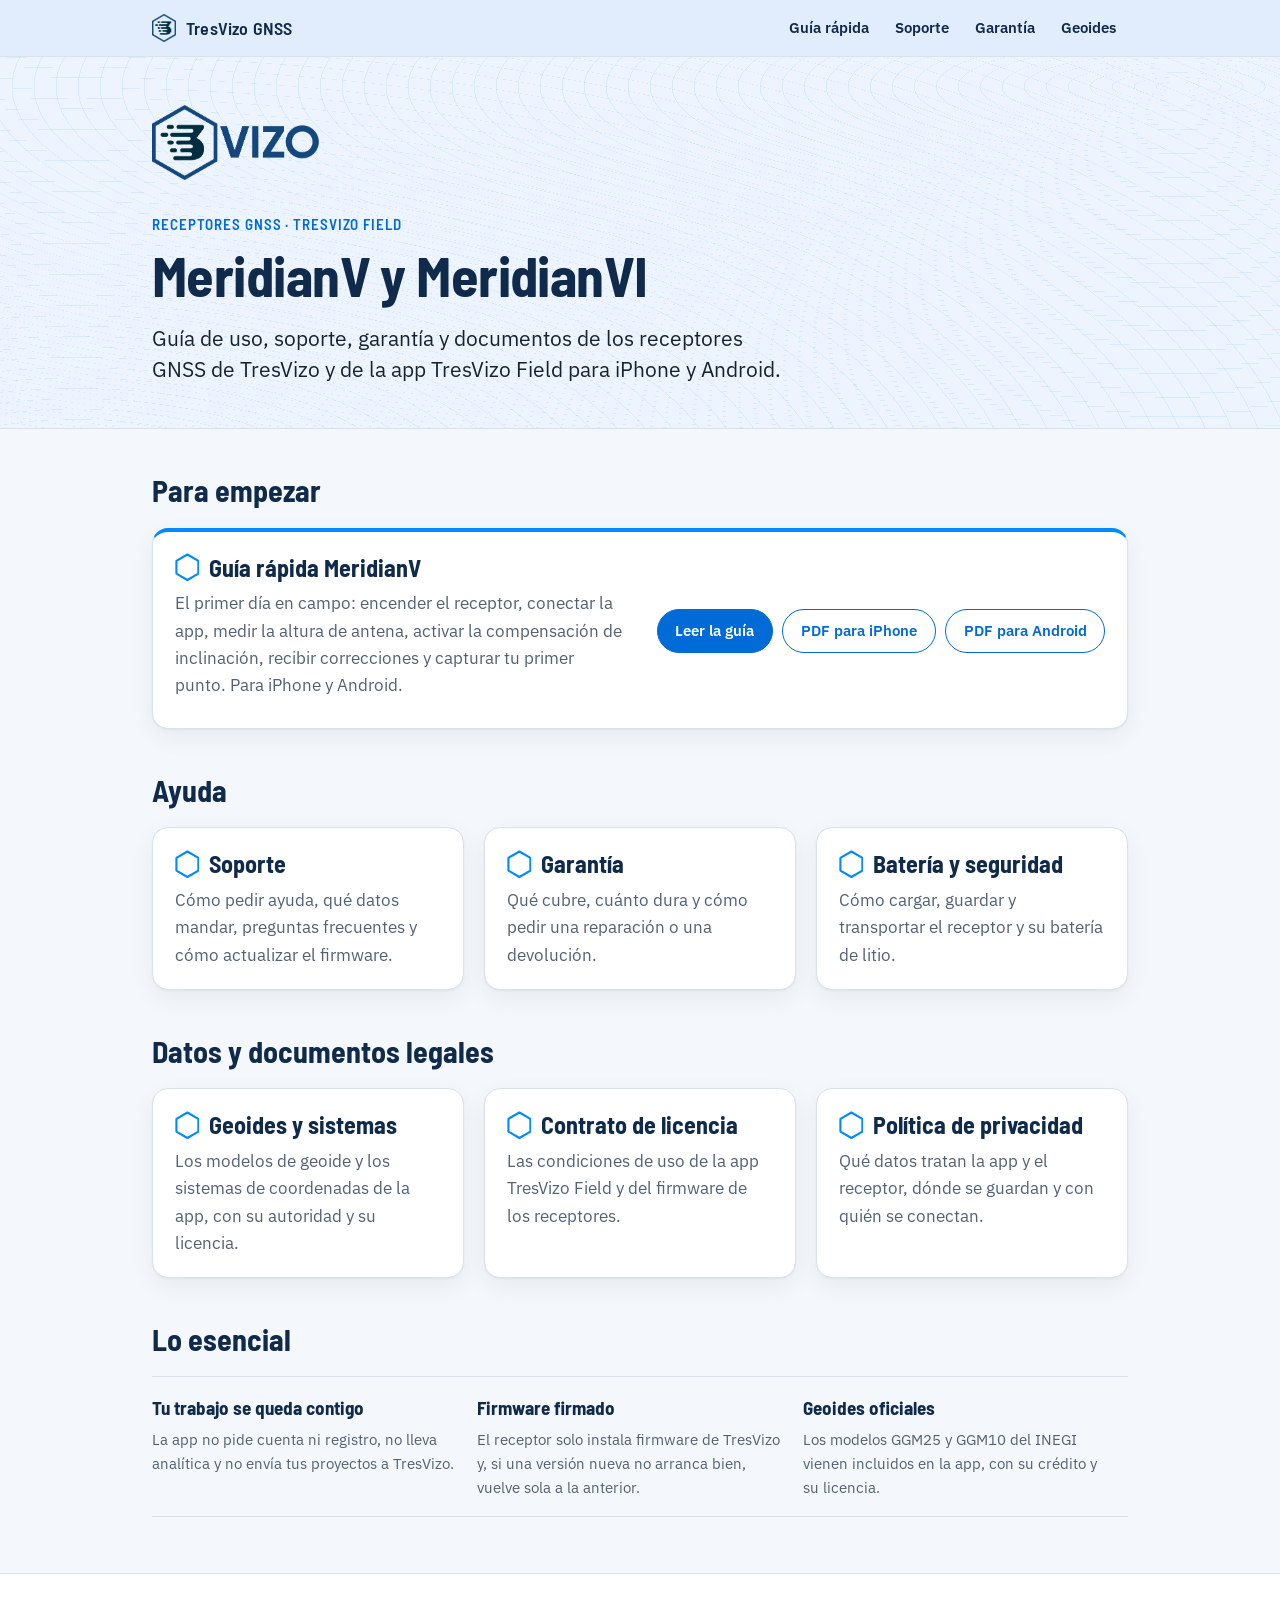
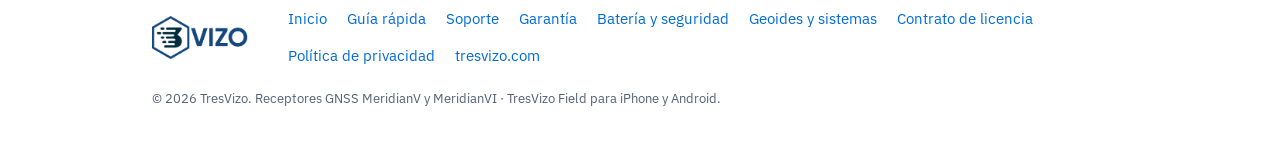
==== docs/index.html @ 618775f9 "Sitio público de TresVizo GNSS en GitHub Pages (docs/) Portada, guía rápida del MeridianV con sus ca" ====
<!doctype html>
<html lang="es-MX">
<head>
<meta charset="utf-8">
<meta name="viewport" content="width=device-width, initial-scale=1">
<title>TresVizo GNSS</title>
<meta name="description" content="Guía rápida, soporte, garantía, documentos legales y geoides de los receptores GNSS MeridianV y MeridianVI y de la app TresVizo Field para iPhone y Android.">
<link rel="icon" type="image/png" href="assets/img/tresvizo-marca.png">
<link rel="preconnect" href="https://fonts.googleapis.com">
<link rel="preconnect" href="https://fonts.gstatic.com" crossorigin>
<link rel="stylesheet" href="https://fonts.googleapis.com/css2?family=IBM+Plex+Sans:ital,wght@0,400;0,600;0,700;1,400&family=Barlow+Semi+Condensed:wght@500;600;700&family=IBM+Plex+Mono:wght@400;500&display=swap">
<link rel="stylesheet" href="assets/sitio.css">
</head>
<body>
<a class="skip" href="#contenido">Saltar al contenido</a>
<header class="topbar">
  <div class="wrap topbar-in">
    <a class="brand" href="./"><img src="./assets/img/tresvizo-marca.png" alt="" width="385" height="444"><span>TresVizo GNSS</span></a>
    <nav class="topnav" aria-label="Sitio">
      <a href="./guia/">Guía rápida</a>
      <a href="./soporte/">Soporte</a>
      <a href="./garantia/">Garantía</a>
      <a href="./geoides/">Geoides</a>
    </nav>
  </div>
</header>

<main id="contenido">
  <div class="hero">
    <div class="wrap">
      <img class="logo" src="assets/img/tresvizo-logo.png" alt="TresVizo" width="990" height="444">
      <p class="eyebrow">Receptores GNSS · TresVizo Field</p>
      <h1>MeridianV y MeridianVI</h1>
      <p class="lede">Guía de uso, soporte, garantía y documentos de los receptores GNSS de TresVizo y de la app TresVizo Field para iPhone y Android.</p>
    </div>
  </div>

  <div class="wrap">
    <section class="section" aria-labelledby="h-empezar">
      <h2 id="h-empezar">Para empezar</h2>
      <div class="cards">
        <article class="card lead">
          <h3><svg class="hex" viewBox="0 0 28 32" aria-hidden="true"><path d="M14 1.6 26.4 8.8v14.4L14 30.4 1.6 23.2V8.8Z"/></svg><a href="guia/">Guía rápida MeridianV</a></h3>
          <p>El primer día en campo: encender el receptor, conectar la app, medir la altura de antena, activar la compensación de inclinación, recibir correcciones y capturar tu primer punto. Para iPhone y Android.</p>
          <div class="card-actions">
            <a class="btn primary" href="guia/">Leer la guía</a>
            <a class="btn" href="guia/guia-meridianv-iphone.pdf" download>PDF para iPhone</a>
            <a class="btn" href="guia/guia-meridianv-android.pdf" download>PDF para Android</a>
          </div>
        </article>
      </div>
    </section>

    <section class="section" aria-labelledby="h-ayuda">
      <h2 id="h-ayuda">Ayuda</h2>
      <div class="cards">
        <article class="card">
          <h3><svg class="hex" viewBox="0 0 28 32" aria-hidden="true"><path d="M14 1.6 26.4 8.8v14.4L14 30.4 1.6 23.2V8.8Z"/></svg><a href="soporte/">Soporte</a></h3>
          <p>Cómo pedir ayuda, qué datos mandar, preguntas frecuentes y cómo actualizar el firmware.</p>
        </article>
        <article class="card">
          <h3><svg class="hex" viewBox="0 0 28 32" aria-hidden="true"><path d="M14 1.6 26.4 8.8v14.4L14 30.4 1.6 23.2V8.8Z"/></svg><a href="garantia/">Garantía</a></h3>
          <p>Qué cubre, cuánto dura y cómo pedir una reparación o una devolución.</p>
        </article>
        <article class="card">
          <h3><svg class="hex" viewBox="0 0 28 32" aria-hidden="true"><path d="M14 1.6 26.4 8.8v14.4L14 30.4 1.6 23.2V8.8Z"/></svg><a href="seguridad/">Batería y seguridad</a></h3>
          <p>Cómo cargar, guardar y transportar el receptor y su batería de litio.</p>
        </article>
      </div>
    </section>

    <section class="section" aria-labelledby="h-datos">
      <h2 id="h-datos">Datos y documentos legales</h2>
      <div class="cards">
        <article class="card">
          <h3><svg class="hex" viewBox="0 0 28 32" aria-hidden="true"><path d="M14 1.6 26.4 8.8v14.4L14 30.4 1.6 23.2V8.8Z"/></svg><a href="geoides/">Geoides y sistemas</a></h3>
          <p>Los modelos de geoide y los sistemas de coordenadas de la app, con su autoridad y su licencia.</p>
        </article>
        <article class="card">
          <h3><svg class="hex" viewBox="0 0 28 32" aria-hidden="true"><path d="M14 1.6 26.4 8.8v14.4L14 30.4 1.6 23.2V8.8Z"/></svg><a href="licencia/">Contrato de licencia</a></h3>
          <p>Las condiciones de uso de la app TresVizo Field y del firmware de los receptores.</p>
        </article>
        <article class="card">
          <h3><svg class="hex" viewBox="0 0 28 32" aria-hidden="true"><path d="M14 1.6 26.4 8.8v14.4L14 30.4 1.6 23.2V8.8Z"/></svg><a href="privacidad/">Política de privacidad</a></h3>
          <p>Qué datos tratan la app y el receptor, dónde se guardan y con quién se conectan.</p>
        </article>
      </div>
    </section>

    <section class="section" aria-labelledby="h-esencial">
      <h2 id="h-esencial">Lo esencial</h2>
      <dl class="facts">
        <div><dt>Tu trabajo se queda contigo</dt><dd>La app no pide cuenta ni registro, no lleva analítica y no envía tus proyectos a TresVizo.</dd></div>
        <div><dt>Firmware firmado</dt><dd>El receptor solo instala firmware de TresVizo y, si una versión nueva no arranca bien, vuelve sola a la anterior.</dd></div>
        <div><dt>Geoides oficiales</dt><dd>Los modelos GGM25 y GGM10 del INEGI vienen incluidos en la app, con su crédito y su licencia.</dd></div>
      </dl>
    </section>
  </div>
</main>

<footer class="foot">
  <div class="wrap foot-in">
    <img src="./assets/img/tresvizo-logo.png" alt="TresVizo" width="990" height="444">
    <nav aria-label="Documentos">
      <a href="./" aria-current="page">Inicio</a>
      <a href="./guia/">Guía rápida</a>
      <a href="./soporte/">Soporte</a>
      <a href="./garantia/">Garantía</a>
      <a href="./seguridad/">Batería y seguridad</a>
      <a href="./geoides/">Geoides y sistemas</a>
      <a href="./licencia/">Contrato de licencia</a>
      <a href="./privacidad/">Política de privacidad</a>
      <a href="https://www.tresvizo.com/">tresvizo.com</a>
    </nav>
    <p class="fine">© 2026 TresVizo. Receptores GNSS MeridianV y MeridianVI · TresVizo Field para iPhone y Android.</p>
  </div>
</footer>
</body>
</html>
---- docs/assets/sitio.css ----
/* Sitio GNSS TresVizo: portada, documentos legales y geoides.
   Mismos tokens que la guía rápida (docs/guia/), que sale de los colores de TresVizo Field:
   #008AFC marca, #006BD6 acción (texto sobre blanco), #144880 azul marino del logotipo,
   banda azul claro #E1EDFC → #EDF4FE. */

:root {
  --bg: #F4F7FB;
  --surface: #FFFFFF;
  --ink: #16222F;
  --ink-2: #536175;
  --heading: #0F2A4A;
  --navy: #144880;
  --rule: #D9E1EB;
  --band: #E1EDFC;
  --band-2: #EDF4FE;
  --brand: #008AFC;
  --action: #006BD6;
  --on-action: #FFFFFF;
  --action-soft: #E4EEFB;
  --warn: #9A5B00;
  --warn-soft: #F8EFE0;
  --warn-rule: #E6CFA6;
  --mark-bg: #FFF1C7;
  --mark-ink: #5C3B00;
  --contour: rgba(0, 138, 252, 0.09);
  --logo-filter: none;
  --card-shadow: 0 1px 2px rgba(15, 42, 74, 0.05), 0 8px 24px rgba(15, 42, 74, 0.06);

  --f-display: "Barlow Semi Condensed", "Arial Narrow", "Roboto Condensed", sans-serif;
  --f-body: "IBM Plex Sans", "Segoe UI", -apple-system, system-ui, sans-serif;
  --f-mono: "IBM Plex Mono", ui-monospace, "SF Mono", Menlo, Consolas, monospace;

  --t-xs: 0.8125rem;
  --t-s: 0.9375rem;
  --t-b: 1.0625rem;
  --t-m: 1.3125rem;
  --t-l: 1.875rem;
  --t-xl: clamp(2.25rem, 3.6vw + 1.2rem, 3.5rem);
  color-scheme: light;
}
@media (prefers-color-scheme: dark) {
  :root:not([data-theme="light"]) {
    --bg: #0B141E;
    --surface: #121F2E;
    --ink: #E2E9F1;
    --ink-2: #9BAABB;
    --heading: #D3E5FA;
    --navy: #D3E5FA;
    --rule: #24364A;
    --band: #12263C;
    --band-2: #0F2033;
    --brand: #3D9BE9;
    --action: #6CB4FF;
    --on-action: #0B141E;
    --action-soft: #16304B;
    --warn: #E3A85C;
    --warn-soft: #2F2410;
    --warn-rule: #5A4220;
    --mark-bg: #4A3A12;
    --mark-ink: #FFE3A3;
    --contour: rgba(61, 155, 233, 0.10);
    --logo-filter: brightness(0) invert(1);
    --card-shadow: 0 1px 2px rgba(0, 0, 0, 0.4), 0 8px 24px rgba(0, 0, 0, 0.3);
    color-scheme: dark;
  }
}
:root[data-theme="dark"] {
  --bg: #0B141E;
  --surface: #121F2E;
  --ink: #E2E9F1;
  --ink-2: #9BAABB;
  --heading: #D3E5FA;
  --navy: #D3E5FA;
  --rule: #24364A;
  --band: #12263C;
  --band-2: #0F2033;
  --brand: #3D9BE9;
  --action: #6CB4FF;
  --on-action: #0B141E;
  --action-soft: #16304B;
  --warn: #E3A85C;
  --warn-soft: #2F2410;
  --warn-rule: #5A4220;
  --mark-bg: #4A3A12;
  --mark-ink: #FFE3A3;
  --contour: rgba(61, 155, 233, 0.10);
  --logo-filter: brightness(0) invert(1);
  --card-shadow: 0 1px 2px rgba(0, 0, 0, 0.4), 0 8px 24px rgba(0, 0, 0, 0.3);
  color-scheme: dark;
}

* { box-sizing: border-box; }
html { -webkit-text-size-adjust: 100%; }
@media (prefers-reduced-motion: no-preference) { html { scroll-behavior: smooth; } }
body {
  margin: 0;
  background: var(--bg);
  color: var(--ink);
  font-family: var(--f-body);
  font-size: var(--t-b);
  line-height: 1.6;
  min-height: 100vh;
  display: flex;
  flex-direction: column;
}
main { flex: 1 0 auto; }
img { max-width: 100%; height: auto; }
a { color: var(--action); text-underline-offset: 0.18em; }
a:hover { text-decoration-thickness: 2px; }
:focus-visible { outline: 3px solid var(--brand); outline-offset: 3px; border-radius: 4px; }
h1, h2, h3, h4 { font-family: var(--f-display); color: var(--heading); line-height: 1.15; text-wrap: balance; margin: 0; }
p { margin: 0; }
strong { font-weight: 700; }
code { font-family: var(--f-mono); font-size: 0.9em; background: var(--action-soft); padding: 0.05em 0.3em; border-radius: 4px; overflow-wrap: anywhere; }

.wrap { max-width: 64rem; margin-inline: auto; padding-inline: 16px; }
@media (min-width: 700px) { .wrap { padding-inline: 24px; } }
[id] { scroll-margin-top: 72px; }

.skip { position: absolute; left: -999px; top: 8px; z-index: 20; background: var(--surface); padding: 0.5rem 0.9rem; border-radius: 8px; }
.skip:focus { left: 8px; }

/* Barra de arriba: la banda de la marca, como en la app y en la guía */
.topbar {
  position: sticky;
  top: 0;
  z-index: 10;
  background: var(--band);
  border-bottom: 1px solid var(--rule);
}
.topbar-in { display: flex; align-items: center; justify-content: space-between; gap: 16px; min-height: 56px; }
.brand { display: inline-flex; align-items: center; gap: 10px; color: var(--heading); text-decoration: none; min-width: 0; }
.brand img { width: 24px; height: auto; filter: var(--logo-filter); flex: none; }
.brand span { font-family: var(--f-display); font-weight: 600; font-size: 1.125rem; letter-spacing: 0.01em; white-space: nowrap; overflow: hidden; text-overflow: ellipsis; }
.topnav { display: flex; gap: 2px; min-width: 0; overflow-x: auto; scrollbar-width: none; }
.topnav::-webkit-scrollbar { display: none; }
.topnav a {
  color: var(--heading);
  text-decoration: none;
  font-size: var(--t-s);
  font-weight: 600;
  padding: 0.45rem 0.75rem;
  border-radius: 999px;
  white-space: nowrap;
}
.topnav a:hover { background: var(--surface); }
.topnav a[aria-current="page"] { background: var(--surface); color: var(--action); box-shadow: inset 0 0 0 1px var(--rule); }
@media (max-width: 859px) {
  .topbar-in { gap: 8px; }
  .topnav a { font-size: 0.875rem; padding: 0.45rem 0.55rem; }
}
@media (max-width: 559px) { .brand span { display: none; } }

/* Portada */
.hero {
  background-color: var(--band-2);
  background-image:
    repeating-radial-gradient(ellipse 120% 90% at 92% 8%, transparent 0 21px, var(--contour) 21px 22px),
    repeating-radial-gradient(ellipse 80% 110% at 6% 120%, transparent 0 25px, var(--contour) 25px 26px);
  border-bottom: 1px solid var(--rule);
  padding-block: 3rem 2.75rem;
}
.hero .logo { width: 168px; filter: var(--logo-filter); display: block; margin-bottom: 2rem; }
.eyebrow { font-family: var(--f-display); font-weight: 600; font-size: var(--t-s); letter-spacing: 0.06em; text-transform: uppercase; color: var(--action); }
.hero h1 { font-size: var(--t-xl); font-weight: 700; letter-spacing: -0.01em; margin-top: 0.4rem; }
.lede { font-size: var(--t-m); line-height: 1.45; max-width: 40rem; margin-top: 1rem; }

.section { padding-block: 2.75rem 0.5rem; }
.section > h2 { font-size: var(--t-l); font-weight: 700; margin-bottom: 1.25rem; }
.section + .section { padding-top: 2.25rem; }

/* Tarjetas de la portada */
.cards { display: grid; gap: 1rem; grid-template-columns: minmax(0, 1fr); }
@media (min-width: 760px) { .cards { grid-template-columns: repeat(3, minmax(0, 1fr)); gap: 1.25rem; } }
.card {
  position: relative;
  background: var(--surface);
  border: 1px solid var(--rule);
  border-radius: 16px;
  padding: 1.35rem 1.35rem 1.25rem;
  box-shadow: var(--card-shadow);
  display: grid;
  gap: 0.55rem;
  align-content: start;
  min-width: 0;
}
.card.lead { border-top: 4px solid var(--brand); }
@media (min-width: 760px) { .card.lead { grid-column: 1 / -1; grid-template-columns: minmax(0, 1fr) auto; column-gap: 2rem; align-items: center; } }
.card h3 { font-size: 1.5rem; font-weight: 700; display: flex; align-items: center; gap: 0.6rem; }
.card h3 a { color: inherit; text-decoration: none; }
.card h3 a::after { content: ""; position: absolute; inset: 0; border-radius: 16px; }
.card h3 a:focus-visible { outline: none; }
.card:has(h3 a:focus-visible) { outline: 3px solid var(--brand); outline-offset: 3px; }
.card:hover { border-color: var(--brand); }
.card p { color: var(--ink-2); }
.card .more { font-weight: 600; color: var(--action); font-size: var(--t-s); }
.hex { flex: none; width: 1.55rem; height: 1.78rem; }
.hex path { fill: none; stroke: var(--brand); stroke-width: 2.4; stroke-linejoin: round; }
.card-actions { display: flex; flex-wrap: wrap; gap: 0.6rem; position: relative; z-index: 1; margin-top: 0.4rem; }
@media (min-width: 760px) { .card.lead .card-actions { margin-top: 0; grid-row: 1 / span 3; grid-column: 2; } }
.btn {
  display: inline-flex;
  align-items: center;
  justify-content: center;
  min-height: 44px;
  padding: 0.55rem 1.1rem;
  border-radius: 999px;
  font-weight: 600;
  font-size: var(--t-s);
  text-decoration: none;
  border: 1px solid var(--action);
  color: var(--action);
  background: transparent;
}
.btn:hover { background: var(--action-soft); }
.btn.primary { background: var(--action); color: var(--on-action); }
.btn.primary:hover { filter: brightness(1.08); background: var(--action); }

.facts { display: grid; gap: 0; grid-template-columns: minmax(0, 1fr); border-top: 1px solid var(--rule); margin: 0; }
@media (min-width: 700px) { .facts { grid-template-columns: repeat(3, minmax(0, 1fr)); } }
.facts > div { padding: 1rem 0; border-bottom: 1px solid var(--rule); min-width: 0; }
@media (min-width: 700px) { .facts > div { padding: 1rem 1.25rem 1rem 0; } }
.facts dt { font-family: var(--f-display); font-weight: 700; font-size: 1.1875rem; color: var(--heading); }
.facts dd { margin: 0.25rem 0 0; color: var(--ink-2); font-size: var(--t-s); }

/* Documentos: legales y geoides */
.doc-head {
  background: var(--band-2);
  border-bottom: 1px solid var(--rule);
  padding-block: 2.25rem 2rem;
}
.doc-head h1 { font-size: clamp(2rem, 2.6vw + 1.2rem, 2.75rem); font-weight: 700; margin-top: 0.35rem; }
.doc-head .lede { font-size: 1.1875rem; }
.doc-meta { margin-top: 1rem; font-size: var(--t-s); color: var(--ink-2); display: flex; flex-wrap: wrap; gap: 0.25rem 1.25rem; }

.draft {
  margin-top: 1.25rem;
  background: var(--warn-soft);
  border: 1px solid var(--warn-rule);
  border-left: 6px solid var(--warn);
  border-radius: 12px;
  padding: 0.85rem 1.1rem;
  max-width: 44rem;
  display: grid;
  gap: 0.2rem;
}
.draft strong { font-family: var(--f-display); font-size: 1.25rem; color: var(--warn); letter-spacing: 0.01em; }
.draft p { font-size: var(--t-s); }

.doc { display: grid; gap: 2.5rem; padding-block: 2rem 1rem; }
@media (min-width: 980px) { .doc { grid-template-columns: 15rem minmax(0, 1fr); gap: 3.5rem; align-items: start; } }
.doc-toc { font-size: var(--t-s); }
@media (min-width: 980px) { .doc-toc { position: sticky; top: 76px; max-height: calc(100vh - 96px); overflow: auto; } }
.doc-toc h2 { font-size: var(--t-xs); font-family: var(--f-display); letter-spacing: 0.08em; text-transform: uppercase; color: var(--ink-2); margin-bottom: 0.5rem; }
.doc-toc ol { list-style: none; margin: 0; padding: 0; border-top: 1px solid var(--rule); counter-reset: toc; }
.doc-toc li { counter-increment: toc; }
.doc-toc a { display: flex; gap: 0.6rem; padding: 0.4rem 0; color: var(--ink); text-decoration: none; border-bottom: 1px solid var(--rule); line-height: 1.35; }
.doc-toc a::before { content: counter(toc); font-family: var(--f-display); font-weight: 700; color: var(--brand); min-width: 1.4rem; }
.doc-toc a:hover { color: var(--action); }

.doc-body { max-width: 44rem; min-width: 0; }
.doc-body > section { padding-block: 0.25rem 1.75rem; }
.doc-body > section + section { border-top: 1px solid var(--rule); padding-top: 1.75rem; }
.doc-body h2 { font-size: 1.625rem; font-weight: 700; margin-bottom: 0.85rem; display: flex; gap: 0.6rem; align-items: baseline; }
.doc-body h2 .n { font-family: var(--f-display); color: var(--brand); min-width: 1.6rem; }
.doc-body h3 { font-size: 1.25rem; font-weight: 700; margin: 1.5rem 0 0.5rem; }
.doc-body section > :is(p, ul, ol, dl, .table-wrap, .callout, .models, .faq) + :is(p, ul, ol, dl, .table-wrap, .callout) { margin-top: 0.8rem; }
.doc-body ul, .doc-body ol { margin: 0; padding-left: 1.3rem; display: grid; gap: 0.45rem; }
.doc-body li > ul { margin-top: 0.45rem; }
.doc-body .lead-in { font-size: 1.125rem; }
.doc-body .small { font-size: var(--t-s); color: var(--ink-2); }
.doc-body dl { margin: 0.8rem 0 0; display: grid; gap: 0.75rem; }
.doc-body dt { font-weight: 700; color: var(--heading); }
.doc-body dd { margin: 0.15rem 0 0; }

.callout { background: var(--action-soft); border-radius: 12px; padding: 0.9rem 1.1rem; display: grid; gap: 0.35rem; }
.callout .t { font-family: var(--f-display); font-weight: 700; font-size: 1.0625rem; color: var(--heading); }
.callout.strong { background: var(--surface); border: 1px solid var(--rule); border-left: 5px solid var(--brand); }

/* Pendientes para el propietario: [COMPLETAR: …] y [VERIFICAR] */
mark.todo {
  background: var(--mark-bg);
  color: var(--mark-ink);
  font-family: var(--f-mono);
  font-size: 0.85em;
  padding: 0.05em 0.35em;
  border-radius: 4px;
  -webkit-box-decoration-break: clone;
  box-decoration-break: clone;
}

/* Tablas que se apilan en el teléfono */
.table-wrap { overflow-x: auto; -webkit-overflow-scrolling: touch; }
table.data { width: 100%; border-collapse: collapse; font-size: var(--t-s); line-height: 1.45; }
table.data th, table.data td { text-align: left; vertical-align: top; padding: 0.6rem 0.75rem 0.6rem 0; border-bottom: 1px solid var(--rule); }
table.data th { font-family: var(--f-display); font-weight: 700; font-size: var(--t-xs); letter-spacing: 0.06em; text-transform: uppercase; color: var(--ink-2); border-bottom: 2px solid var(--rule); }
table.data td:first-child { font-weight: 600; color: var(--heading); }
@media (max-width: 699px) {
  table.data.stack thead { position: absolute; width: 1px; height: 1px; overflow: hidden; clip: rect(0 0 0 0); }
  table.data.stack, table.data.stack tbody, table.data.stack tr, table.data.stack td { display: block; width: 100%; }
  table.data.stack tr { padding: 0.75rem 0; border-bottom: 1px solid var(--rule); }
  table.data.stack td { border: 0; padding: 0.15rem 0; }
  table.data.stack td[data-label]::before { content: attr(data-label) " "; display: block; font-family: var(--f-display); font-weight: 700; font-size: var(--t-xs); letter-spacing: 0.06em; text-transform: uppercase; color: var(--ink-2); }
  table.data.stack td:first-child { font-size: 1.0625rem; padding-bottom: 0.3rem; }
  table.data.stack td:first-child::before { display: none; }
}

/* Modelos de geoide */
.models { display: grid; gap: 1rem; margin-top: 1rem; }
.model { background: var(--surface); border: 1px solid var(--rule); border-radius: 14px; padding: 1.1rem 1.2rem; display: grid; gap: 0.6rem; box-shadow: var(--card-shadow); }
.model-head { display: flex; flex-wrap: wrap; align-items: baseline; justify-content: space-between; gap: 0.25rem 1rem; }
.model h3 { margin: 0; font-size: 1.375rem; }
.tag { display: inline-block; font-family: var(--f-display); font-weight: 700; font-size: var(--t-xs); letter-spacing: 0.06em; text-transform: uppercase; padding: 0.2rem 0.6rem; border-radius: 999px; background: var(--action-soft); color: var(--action); white-space: nowrap; }
.model dl { margin: 0; display: grid; gap: 0.5rem 1.25rem; grid-template-columns: minmax(0, 1fr); }
@media (min-width: 560px) { .model dl { grid-template-columns: 9.5rem minmax(0, 1fr); } }
.model dt { font-weight: 600; color: var(--ink-2); font-size: var(--t-s); }
.model dd { margin: 0; font-size: var(--t-s); }
.model .attr { font-size: var(--t-s); color: var(--ink-2); border-top: 1px solid var(--rule); padding-top: 0.6rem; }

/* Preguntas frecuentes */
.faq { margin-top: 0.75rem; border-top: 1px solid var(--rule); }
.faq details { border-bottom: 1px solid var(--rule); }
.faq summary {
  list-style: none;
  cursor: pointer;
  display: flex;
  justify-content: space-between;
  align-items: baseline;
  gap: 1rem;
  padding: 0.85rem 0;
  font-weight: 600;
  color: var(--heading);
  min-height: 44px;
}
.faq summary::-webkit-details-marker { display: none; }
.faq summary::after { content: "+"; font-family: var(--f-display); font-weight: 700; font-size: 1.375rem; line-height: 1; color: var(--brand); flex: none; }
.faq details[open] summary::after { content: "−"; }
.faq summary:hover { color: var(--action); }
.faq .answer { padding: 0 0 1rem; display: grid; gap: 0.6rem; }
.faq .msg { font-style: normal; }
.route { font-weight: 600; color: var(--heading); background: var(--action-soft); padding: 0.05em 0.4em; border-radius: 5px; -webkit-box-decoration-break: clone; box-decoration-break: clone; }

/* Pasos numerados */
.steps { list-style: none; margin: 0; padding: 0; display: grid; gap: 0.85rem; counter-reset: paso; }
.doc-body .steps { padding-left: 0; }
.steps > li { counter-increment: paso; position: relative; padding-left: 2.4rem; }
.steps > li::before {
  content: counter(paso);
  position: absolute; left: 0; top: 0.1rem;
  width: 1.65rem; height: 1.65rem; border-radius: 50%;
  background: var(--action); color: var(--on-action);
  font: 700 0.9375rem/1.65rem var(--f-display); text-align: center;
}

/* Avisos de seguridad */
.callout.warn { background: var(--warn-soft); border: 1px solid var(--warn-rule); border-left: 5px solid var(--warn); }
.callout.warn .t { color: var(--warn); }

/* Pie */
.foot { border-top: 1px solid var(--rule); margin-top: 3rem; background: var(--surface); }
.foot-in { padding-block: 1.75rem 2.25rem; display: grid; gap: 1rem; font-size: var(--t-s); color: var(--ink-2); }
@media (min-width: 700px) { .foot-in { grid-template-columns: auto minmax(0, 1fr); align-items: center; gap: 1rem 2.5rem; } }
.foot img { width: 96px; filter: var(--logo-filter); display: block; }
.foot nav { display: flex; flex-wrap: wrap; gap: 0.25rem 1.25rem; }
.foot nav a { display: inline-block; padding-block: 0.3rem; text-decoration: none; }
.foot nav a:hover { text-decoration: underline; }
.foot .fine { grid-column: 1 / -1; font-size: var(--t-xs); }

/* Página no encontrada */
.notfound { padding-block: 4rem 2rem; display: grid; gap: 1rem; max-width: 36rem; }
.notfound h1 { font-size: var(--t-xl); }

/* Papel */
@media print {
  :root, :root:not([data-theme="light"]), :root[data-theme="dark"] {
    --bg: #FFFFFF; --surface: #FFFFFF; --ink: #16222F; --ink-2: #536175; --heading: #0F2A4A; --rule: #D9E1EB;
    --band: #FFFFFF; --band-2: #FFFFFF; --brand: #008AFC; --action: #006BD6; --action-soft: #EEF4FC;
    --warn: #9A5B00; --warn-soft: #FFFFFF; --mark-bg: #FFF1C7; --mark-ink: #5C3B00; --logo-filter: none; --card-shadow: none;
    color-scheme: light;
  }
  html { font-size: 10.5pt; }
  .topbar, .skip, .doc-toc, .foot nav { display: none !important; }
  .doc { display: block; padding-top: 4mm; }
  .doc-head { padding-block: 0 4mm; border: 0; }
  .doc-body { max-width: none; }
  .doc-body > section { break-inside: auto; }
  .doc-body h2, .doc-body h3 { break-after: avoid; }
  a { color: inherit; }
}
@media (prefers-reduced-motion: reduce) {
  *, *::before, *::after { transition: none !important; animation: none !important; scroll-behavior: auto !important; }
}
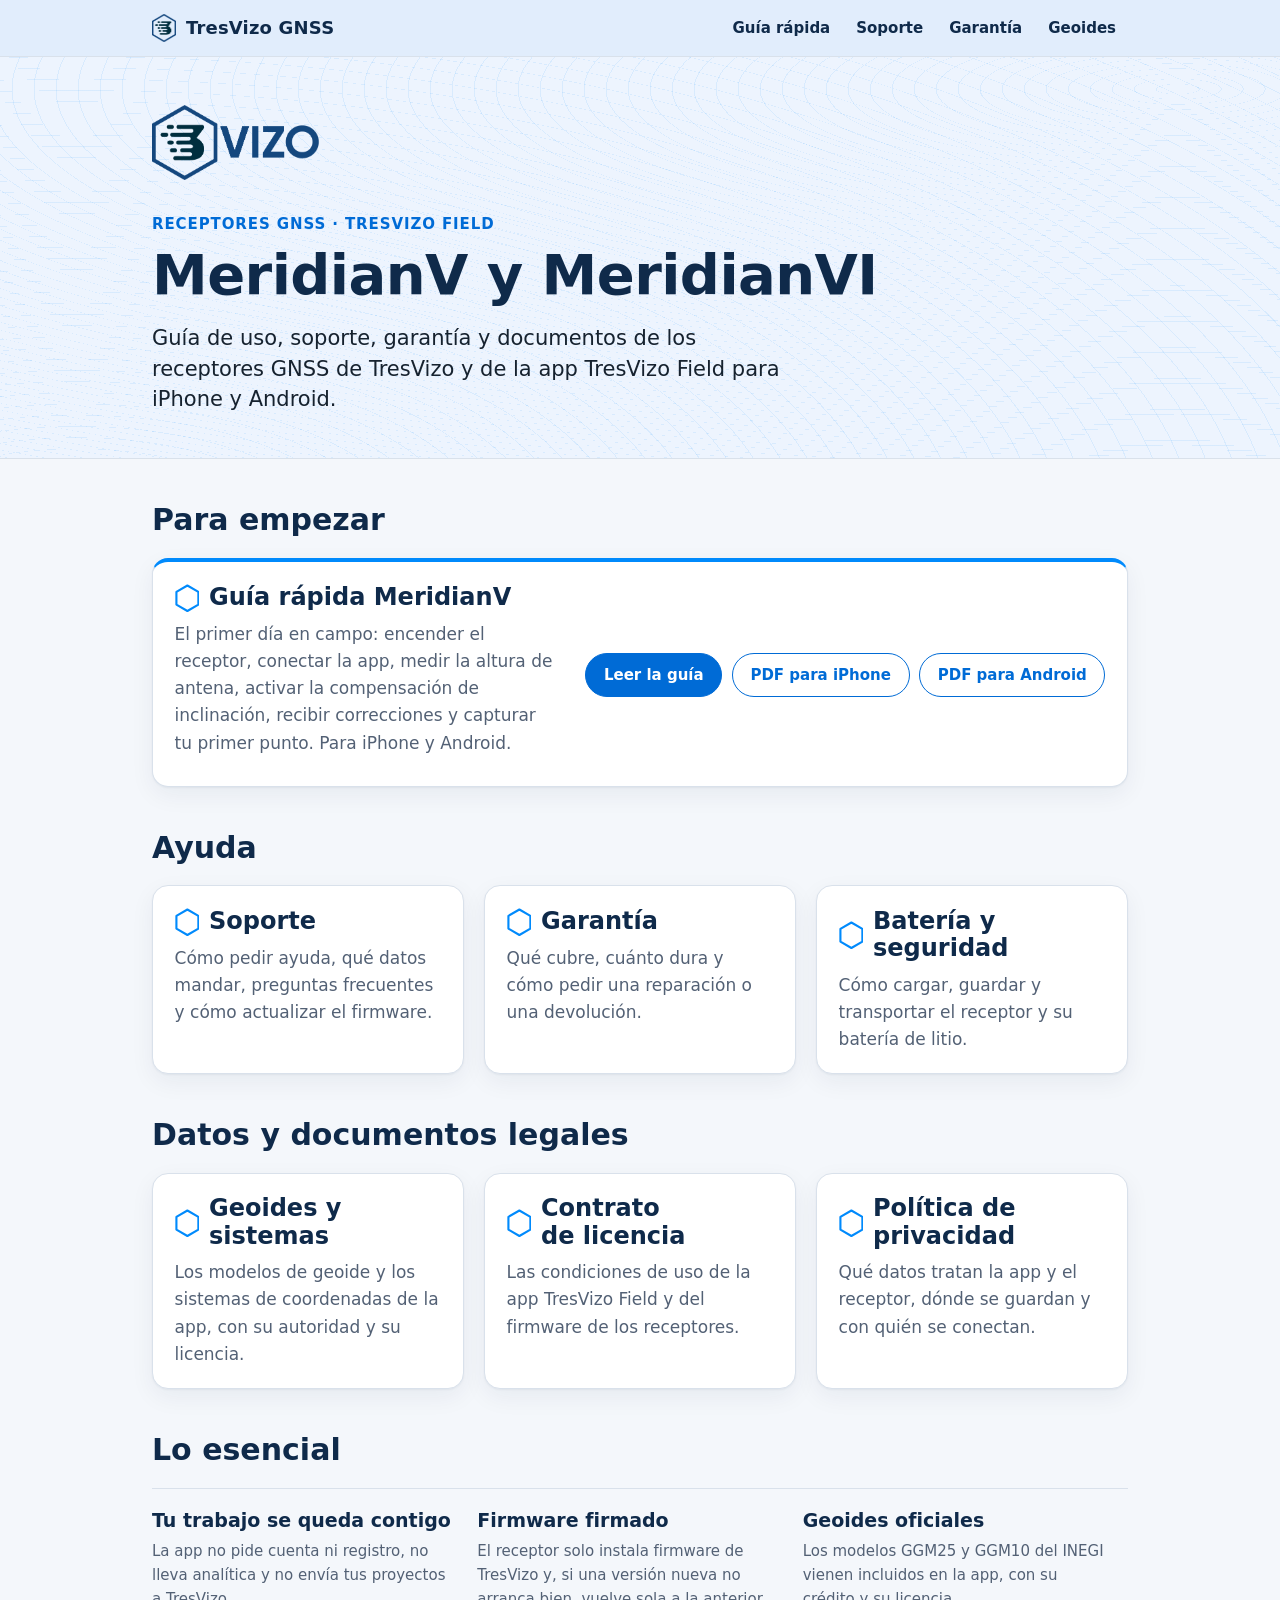
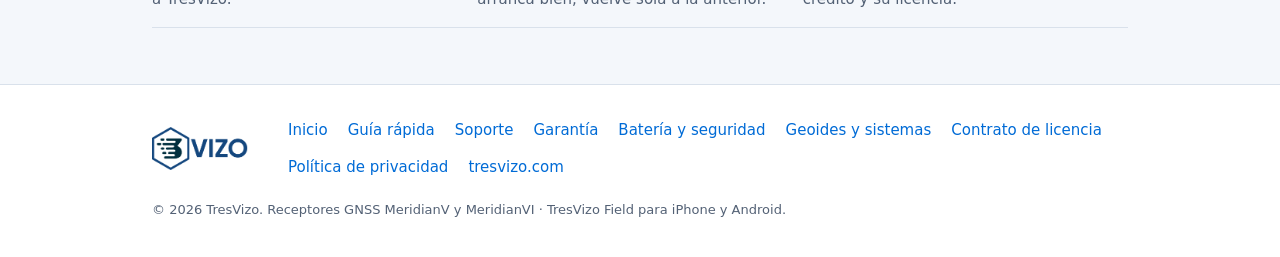
==== commit b6699d00: "Sitio: fuentes del sistema en vez de Google Fonts (DOC2-14) Ninguna página del sitio pide tipografía" ====
--- a/docs/index.html
+++ b/docs/index.html
@@ -6,9 +6,6 @@
 <title>TresVizo GNSS</title>
 <meta name="description" content="Guía rápida, soporte, garantía, documentos legales y geoides de los receptores GNSS MeridianV y MeridianVI y de la app TresVizo Field para iPhone y Android.">
 <link rel="icon" type="image/png" href="assets/img/tresvizo-marca.png">
-<link rel="preconnect" href="https://fonts.googleapis.com">
-<link rel="preconnect" href="https://fonts.gstatic.com" crossorigin>
-<link rel="stylesheet" href="https://fonts.googleapis.com/css2?family=IBM+Plex+Sans:ital,wght@0,400;0,600;0,700;1,400&family=Barlow+Semi+Condensed:wght@500;600;700&family=IBM+Plex+Mono:wght@400;500&display=swap">
 <link rel="stylesheet" href="assets/sitio.css">
 </head>
 <body>
--- a/docs/assets/sitio.css
+++ b/docs/assets/sitio.css
@@ -26,9 +26,12 @@
   --logo-filter: none;
   --card-shadow: 0 1px 2px rgba(15, 42, 74, 0.05), 0 8px 24px rgba(15, 42, 74, 0.06);
 
-  --f-display: "Barlow Semi Condensed", "Arial Narrow", "Roboto Condensed", sans-serif;
-  --f-body: "IBM Plex Sans", "Segoe UI", -apple-system, system-ui, sans-serif;
-  --f-mono: "IBM Plex Mono", ui-monospace, "SF Mono", Menlo, Consolas, monospace;
+  /* Solo fuentes del sistema: el sitio no carga tipografías de terceros (política de privacidad, §13).
+     Títulos estrechos donde el sistema los trae (Avenir Next Condensed en Apple, Roboto Condensed y
+     sans-serif-condensed en Android, Arial Narrow en Windows); si no, la del sistema. */
+  --f-display: "Avenir Next Condensed", "Roboto Condensed", "sans-serif-condensed", "Arial Narrow", system-ui, -apple-system, "Segoe UI", Roboto, sans-serif;
+  --f-body: system-ui, -apple-system, "Segoe UI", Roboto, "Helvetica Neue", "Noto Sans", Arial, sans-serif;
+  --f-mono: ui-monospace, "SF Mono", Menlo, Consolas, "Liberation Mono", monospace;
 
   --t-xs: 0.8125rem;
   --t-s: 0.9375rem;
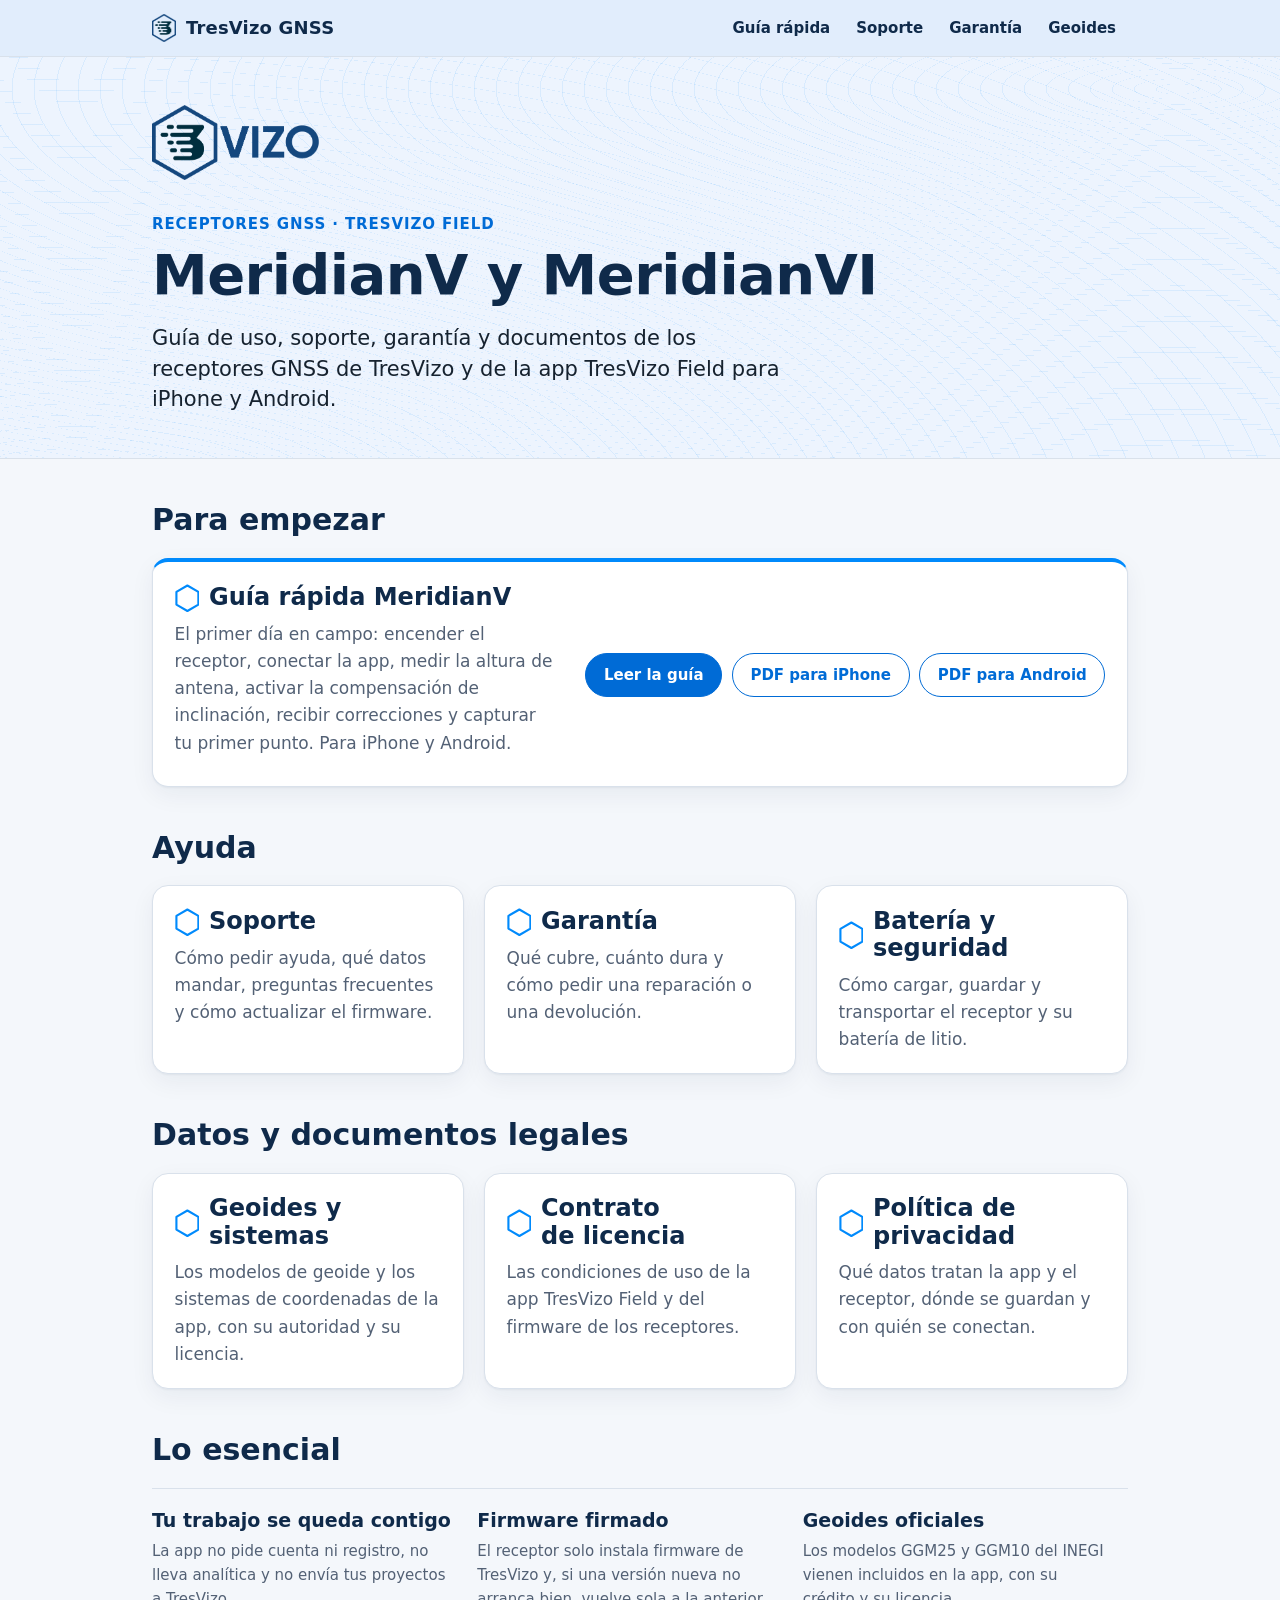
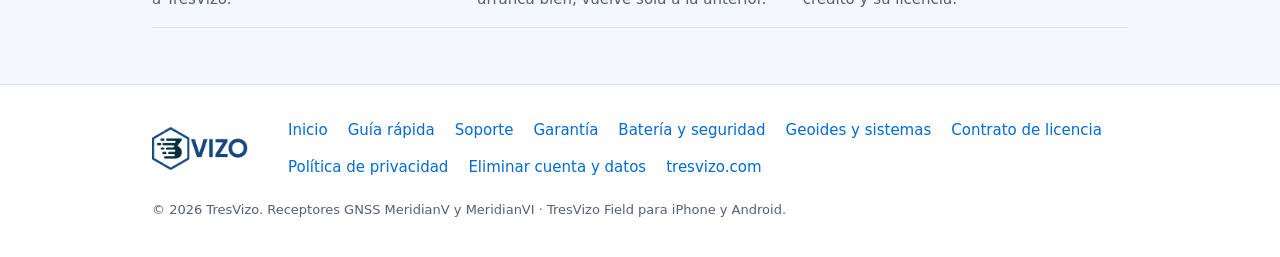
==== commit 33597608: "Política de privacidad v0.4 (09-11-2026: cuenta opcional con Firebase y acceso con Apple o Google, R" ====
--- a/docs/index.html
+++ b/docs/index.html
@@ -107,6 +107,7 @@
       <a href="./geoides/">Geoides y sistemas</a>
       <a href="./licencia/">Contrato de licencia</a>
       <a href="./privacidad/">Política de privacidad</a>
+      <a href="./eliminar-cuenta/">Eliminar cuenta y datos</a>
       <a href="https://www.tresvizo.com/">tresvizo.com</a>
     </nav>
     <p class="fine">© 2026 TresVizo. Receptores GNSS MeridianV y MeridianVI · TresVizo Field para iPhone y Android.</p>
--- a/docs/assets/sitio.css
+++ b/docs/assets/sitio.css
@@ -40,56 +40,6 @@
   --t-l: 1.875rem;
   --t-xl: clamp(2.25rem, 3.6vw + 1.2rem, 3.5rem);
   color-scheme: light;
-}
-@media (prefers-color-scheme: dark) {
-  :root:not([data-theme="light"]) {
-    --bg: #0B141E;
-    --surface: #121F2E;
-    --ink: #E2E9F1;
-    --ink-2: #9BAABB;
-    --heading: #D3E5FA;
-    --navy: #D3E5FA;
-    --rule: #24364A;
-    --band: #12263C;
-    --band-2: #0F2033;
-    --brand: #3D9BE9;
-    --action: #6CB4FF;
-    --on-action: #0B141E;
-    --action-soft: #16304B;
-    --warn: #E3A85C;
-    --warn-soft: #2F2410;
-    --warn-rule: #5A4220;
-    --mark-bg: #4A3A12;
-    --mark-ink: #FFE3A3;
-    --contour: rgba(61, 155, 233, 0.10);
-    --logo-filter: brightness(0) invert(1);
-    --card-shadow: 0 1px 2px rgba(0, 0, 0, 0.4), 0 8px 24px rgba(0, 0, 0, 0.3);
-    color-scheme: dark;
-  }
-}
-:root[data-theme="dark"] {
-  --bg: #0B141E;
-  --surface: #121F2E;
-  --ink: #E2E9F1;
-  --ink-2: #9BAABB;
-  --heading: #D3E5FA;
-  --navy: #D3E5FA;
-  --rule: #24364A;
-  --band: #12263C;
-  --band-2: #0F2033;
-  --brand: #3D9BE9;
-  --action: #6CB4FF;
-  --on-action: #0B141E;
-  --action-soft: #16304B;
-  --warn: #E3A85C;
-  --warn-soft: #2F2410;
-  --warn-rule: #5A4220;
-  --mark-bg: #4A3A12;
-  --mark-ink: #FFE3A3;
-  --contour: rgba(61, 155, 233, 0.10);
-  --logo-filter: brightness(0) invert(1);
-  --card-shadow: 0 1px 2px rgba(0, 0, 0, 0.4), 0 8px 24px rgba(0, 0, 0, 0.3);
-  color-scheme: dark;
 }
 
 * { box-sizing: border-box; }
@@ -314,6 +264,7 @@
 .model-head { display: flex; flex-wrap: wrap; align-items: baseline; justify-content: space-between; gap: 0.25rem 1rem; }
 .model h3 { margin: 0; font-size: 1.375rem; }
 .tag { display: inline-block; font-family: var(--f-display); font-weight: 700; font-size: var(--t-xs); letter-spacing: 0.06em; text-transform: uppercase; padding: 0.2rem 0.6rem; border-radius: 999px; background: var(--action-soft); color: var(--action); white-space: nowrap; }
+.tag.alt { background: var(--band-2); color: var(--ink-2); border: 1px solid var(--rule); }
 .model dl { margin: 0; display: grid; gap: 0.5rem 1.25rem; grid-template-columns: minmax(0, 1fr); }
 @media (min-width: 560px) { .model dl { grid-template-columns: 9.5rem minmax(0, 1fr); } }
 .model dt { font-weight: 600; color: var(--ink-2); font-size: var(--t-s); }
@@ -375,13 +326,7 @@
 
 /* Papel */
 @media print {
-  :root, :root:not([data-theme="light"]), :root[data-theme="dark"] {
-    --bg: #FFFFFF; --surface: #FFFFFF; --ink: #16222F; --ink-2: #536175; --heading: #0F2A4A; --rule: #D9E1EB;
-    --band: #FFFFFF; --band-2: #FFFFFF; --brand: #008AFC; --action: #006BD6; --action-soft: #EEF4FC;
-    --warn: #9A5B00; --warn-soft: #FFFFFF; --mark-bg: #FFF1C7; --mark-ink: #5C3B00; --logo-filter: none; --card-shadow: none;
-    color-scheme: light;
-  }
-  html { font-size: 10.5pt; }
+  :root, :root:not([data-theme="light"]),   html { font-size: 10.5pt; }
   .topbar, .skip, .doc-toc, .foot nav { display: none !important; }
   .doc { display: block; padding-top: 4mm; }
   .doc-head { padding-block: 0 4mm; border: 0; }
